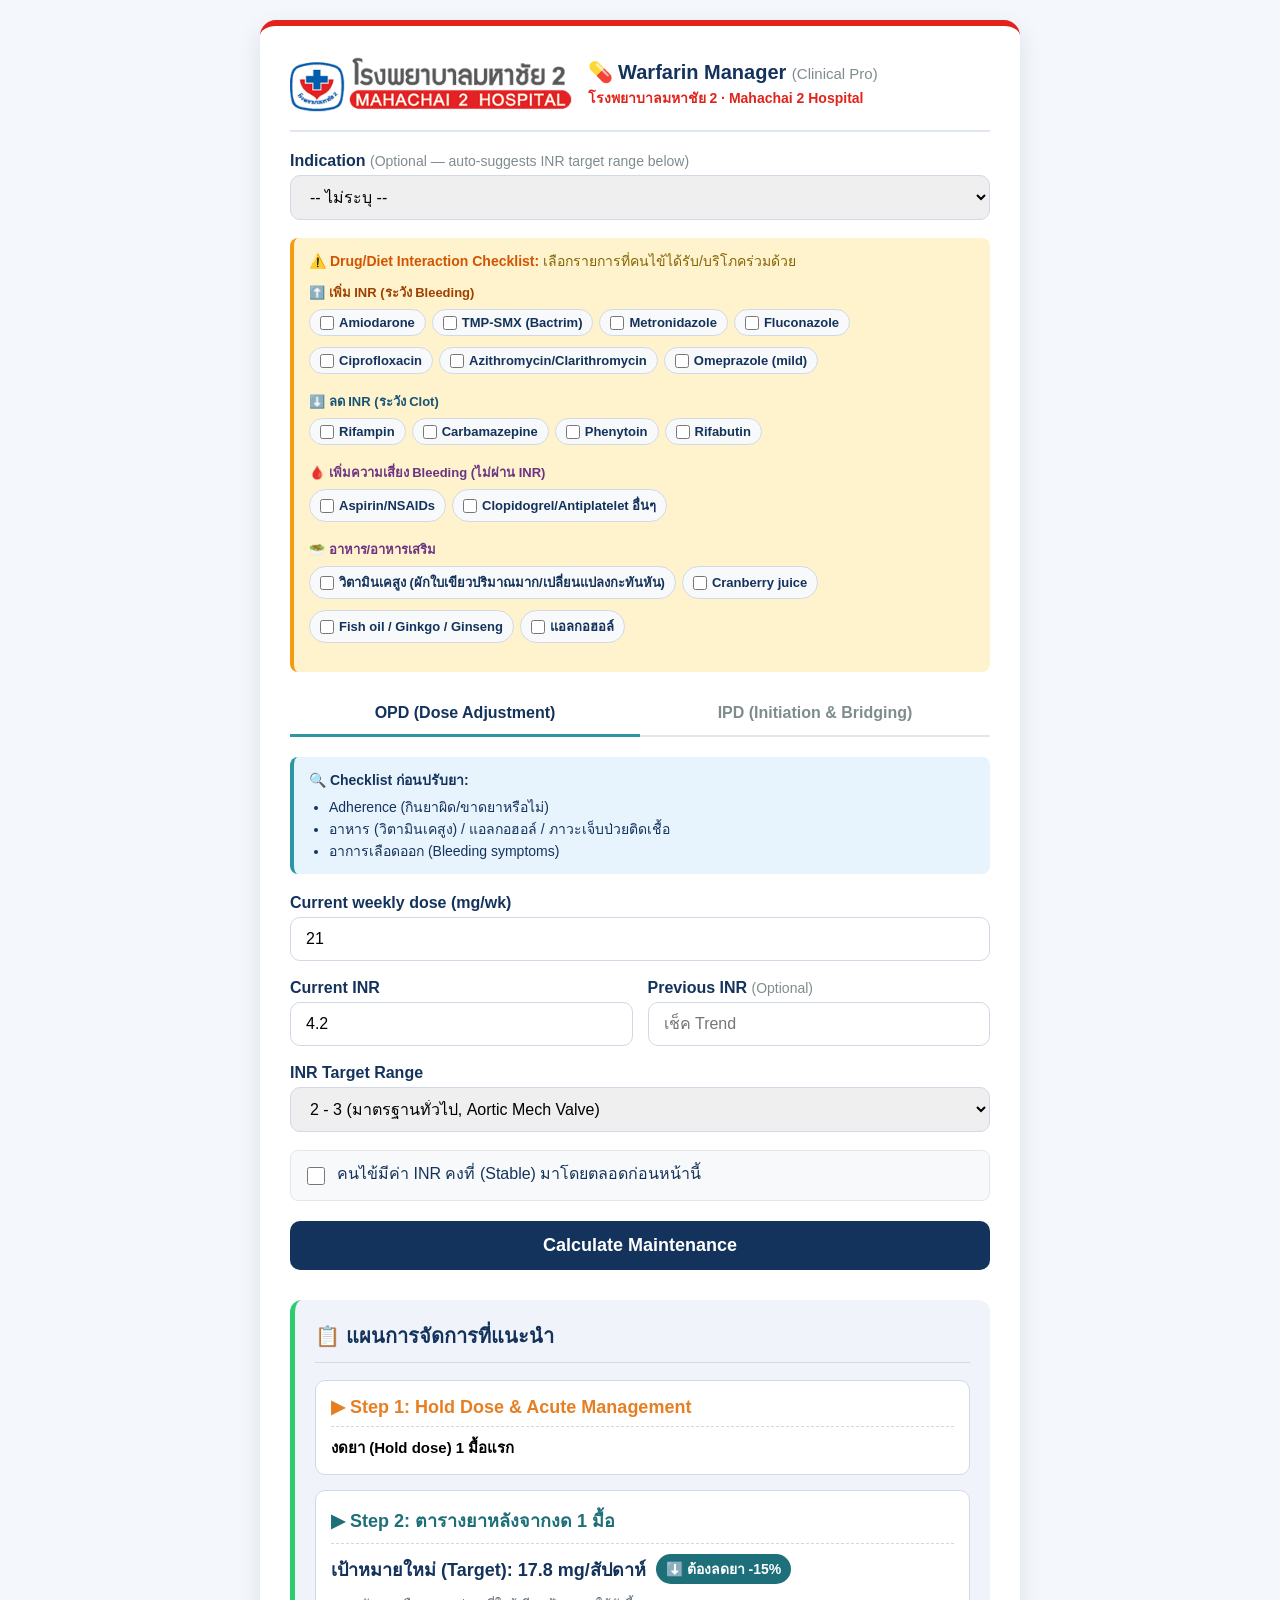
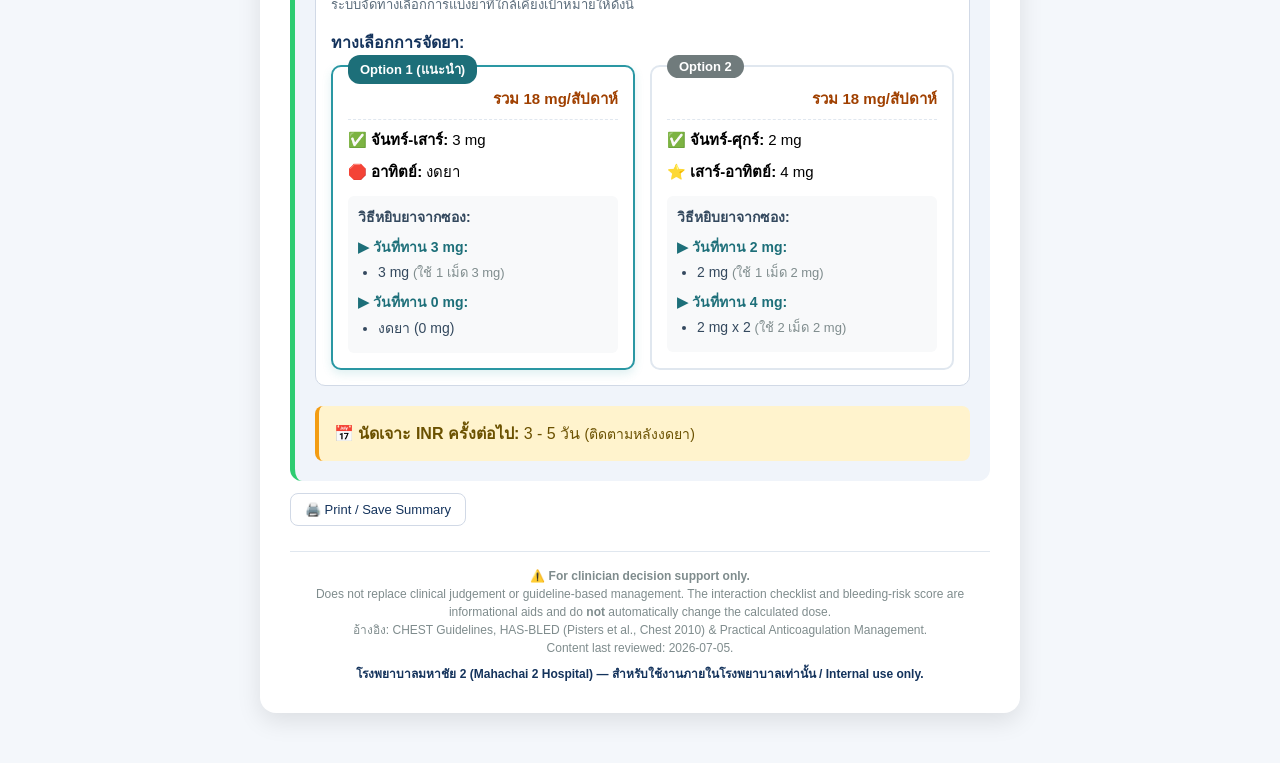
==== mahachai2/index.html @ e99772e8 "Add Mahachai 2 Hospital branded edition Reuses the same dosing logic (js/*.js) and base layout (css/" ====
<!DOCTYPE html>
<html lang="th">
<head>
    <meta charset="UTF-8">
    <meta name="viewport" content="width=device-width, initial-scale=1.0">
    <title>Warfarin Manager — โรงพยาบาลมหาชัย 2 (Mahachai 2 Hospital)</title>
    <link rel="stylesheet" href="../css/styles.css">
    <link rel="stylesheet" href="css/hospital.css">
    <link rel="icon" href="img/mh2-logo.png">
</head>
<body>
    <!--
        Hospital-branded edition (Mahachai 2 Hospital).
        Shares the same core JS logic (../js/*.js) and base layout (../css/styles.css)
        as the generic Warfarin Manager — only the branding shell (header/logo/colors/
        footer) below and mahachai2/css/hospital.css are specific to this edition.
        See ../README.md for version history of the shared core.
    -->
    <div class="container">
        <header class="hospital-header">
            <img src="img/mh2-logo.png" alt="Mahachai 2 Hospital logo" class="hospital-logo">
            <div class="hospital-heading">
                <h1>💊 Warfarin Manager <span class="hospital-heading-sub">(Clinical Pro)</span></h1>
                <div class="hospital-name">โรงพยาบาลมหาชัย 2 · Mahachai 2 Hospital</div>
            </div>
        </header>

        <!-- Indication (shared across tabs) -->
        <div class="form-group">
            <label for="indicationSelect">Indication <span class="optional-label">(Optional — auto-suggests INR target range below)</span></label>
            <select id="indicationSelect">
                <option value="">-- ไม่ระบุ --</option>
                <option value="af">Atrial Fibrillation (non-valvular)</option>
                <option value="vte">VTE (DVT/PE)</option>
                <option value="valve_aortic">Mechanical Valve - Aortic</option>
                <option value="valve_mitral">Mechanical Valve - Mitral</option>
                <option value="aps">Antiphospholipid Syndrome (APS)</option>
            </select>
            <div id="indicationNote" class="calc-note" style="margin-top:6px;"></div>
        </div>

        <!-- Drug & Diet Interaction Checklist -->
        <div class="drug-alert">
            <strong>⚠️ Drug/Diet Interaction Checklist:</strong> เลือกรายการที่คนไข้ได้รับ/บริโภคร่วมด้วย
            <div id="interactionChecklist" style="margin-top:10px;"></div>
            <div id="interactionAdvisory" class="interaction-advisory"></div>
        </div>

        <!-- Tab Navigation -->
        <div class="tabs" role="tablist">
            <button class="tab-button active" role="tab" aria-selected="true" aria-controls="opdTab" tabindex="0" onclick="switchTab('opd')">OPD (Dose Adjustment)</button>
            <button class="tab-button" role="tab" aria-selected="false" aria-controls="ipdTab" tabindex="-1" onclick="switchTab('ipd')">IPD (Initiation &amp; Bridging)</button>
        </div>

        <!-- ========================================== -->
        <!-- TAB 1: OPD (Maintenance / Dose Adjustment) -->
        <!-- ========================================== -->
        <div id="opdTab" class="tab-content active" role="tabpanel">
            <div class="clinical-checklist">
                <strong>🔍 Checklist ก่อนปรับยา:</strong>
                <ul>
                    <li>Adherence (กินยาผิด/ขาดยาหรือไม่)</li>
                    <li>อาหาร (วิตามินเคสูง) / แอลกอฮอล์ / ภาวะเจ็บป่วยติดเชื้อ</li>
                    <li>อาการเลือดออก (Bleeding symptoms)</li>
                </ul>
            </div>

            <div class="form-group">
                <label for="currentDose">Current weekly dose (mg/wk)</label>
                <input type="number" id="currentDose" min="1" max="105" step="0.1" value="21" aria-describedby="currentDoseError">
                <span id="currentDoseError" class="field-error" role="alert"></span>
            </div>

            <div style="display: flex; gap: 15px;">
                <div class="form-group" style="flex: 1;">
                    <label for="currentINR">Current INR</label>
                    <input type="number" id="currentINR" min="0.5" max="20" step="0.1" value="4.2" aria-describedby="currentINRError">
                    <span id="currentINRError" class="field-error" role="alert"></span>
                </div>
                <div class="form-group" style="flex: 1;">
                    <label for="prevInrOpd">Previous INR <span class="optional-label">(Optional)</span></label>
                    <input type="number" id="prevInrOpd" min="0.5" max="20" step="0.1" placeholder="เช็ค Trend">
                </div>
            </div>

            <div class="form-group">
                <label for="targetRange">INR Target Range</label>
                <select id="targetRange">
                    <option value="2-3" selected>2 - 3 (มาตรฐานทั่วไป, Aortic Mech Valve)</option>
                    <option value="2.5-3.5">2.5 - 3.5 (Mitral Mech Valve, APS บางกรณี)</option>
                </select>
            </div>

            <div class="form-group checkbox-group">
                <input type="checkbox" id="wasStable">
                <label for="wasStable">คนไข้มีค่า INR คงที่ (Stable) มาโดยตลอดก่อนหน้านี้</label>
            </div>

            <button class="primary-btn" onclick="calculateOPD()">Calculate Maintenance</button>

            <div id="opdOutput" class="output" style="display: none;" aria-live="polite">
                <h2>📋 แผนการจัดการที่แนะนำ</h2>
                <div id="emergencyAlert" class="emergency-alert" style="display: none;"></div>
                <div id="trendAlert" class="trend-alert" style="display: none;"></div>
                <div id="stableAlert" class="stable-alert" style="display: none;"></div>

                <div id="holdStep" class="step-box" style="display: none;">
                    <div class="step-header">▶ Step 1: Hold Dose &amp; Acute Management</div>
                    <div id="holdInstructions" style="font-size: 15px; line-height: 1.5;"></div>
                </div>

                <div id="maintenanceStep" class="step-box">
                    <div id="maintenanceHeader" class="step-header maintenance">▶ Step 2: New Maintenance Regimen</div>
                    <div class="target-dose" id="weeklyDoseDisplay"></div>
                    <div class="calc-note" id="calcNoteDisplay"></div>

                    <div style="margin:15px 0 10px 0; font-weight:600; color:var(--brand-ink);" id="optionsTitle">ทางเลือกการจัดยา:</div>
                    <div id="regimenDisplay" class="options-grid"></div>
                </div>
                <div id="followupBox" class="followup-box"></div>
            </div>
        </div>

        <!-- ========================================== -->
        <!-- TAB 2: IPD (Warfarin Initiation & Bridging)-->
        <!-- ========================================== -->
        <div id="ipdTab" class="tab-content" role="tabpanel">
            <div class="clinical-checklist" style="background: #fdf2e9; border-left-color: #e67e22;">
                <strong>⚠️ Note on Early Hypercoagulability:</strong>
                <ul>
                    <li>Warfarin ในช่วงแรกจะลด Protein C/S ก่อน Factor II, IX, X</li>
                    <li><strong>อาจทำให้ลิ่มเลือดอุดตันเพิ่มขึ้นในระยะสั้น</strong> ต้องทำ LMWH Bridging ใน High-risk thrombosis</li>
                </ul>
            </div>

            <div class="collapsible">
                <button type="button" class="collapsible-toggle" aria-expanded="false" aria-controls="hasBledBody" onclick="toggleCollapsible(this)">
                    <span>📊 HAS-BLED Bleeding Risk Calculator</span>
                    <span class="collapsible-chevron">▾</span>
                </button>
                <div id="hasBledBody" class="collapsible-body">
                    <div id="hasBledChecklist"></div>
                    <div id="hasBledScoreDisplay" class="risk-score-display low">HAS-BLED score: 0</div>
                </div>
            </div>

            <div class="form-group checkbox-group">
                <input type="checkbox" id="ipdBridging">
                <label for="ipdBridging">
                    <strong>Need LMWH Bridging:</strong><br>
                    Acute VTE, Mechanical Valve, หรือ High-risk AF
                </label>
            </div>

            <div class="form-group">
                <label for="ipdTargetRange">INR Target Range (เป้าหมาย)</label>
                <select id="ipdTargetRange">
                    <option value="2-3" selected>2 - 3 (มาตรฐานทั่วไป, Aortic Mech Valve)</option>
                    <option value="2.5-3.5">2.5 - 3.5 (Mitral Mech Valve, APS)</option>
                </select>
            </div>

            <div class="form-group">
                <label for="ipdDay">Day of Therapy (วันที่รับยา Warfarin)</label>
                <select id="ipdDay">
                    <option value="1">Day 1 - 2 (เริ่มโหลด/ให้ยาเบื้องต้น)</option>
                    <option value="3">Day 3 (เริ่มประเมินผล)</option>
                    <option value="4">Day 4</option>
                    <option value="5">Day 5+</option>
                </select>
            </div>

            <div style="display: flex; gap: 15px;" id="ipdInrGroup">
                <div class="form-group" style="flex: 1;">
                    <label for="ipdINR">Today's INR</label>
                    <input type="number" id="ipdINR" min="0.5" max="20" step="0.1" value="1.2" aria-describedby="ipdINRError">
                    <span id="ipdINRError" class="field-error" role="alert"></span>
                </div>
                <div class="form-group" style="flex: 1;">
                    <label for="ipdPrevINR">Yesterday INR <span class="optional-label">(Optional)</span></label>
                    <input type="number" id="ipdPrevINR" min="0.5" max="20" step="0.1" placeholder="เช็ค Trend">
                </div>
            </div>

            <button class="primary-btn" onclick="calculateIPD()">Generate Protocol</button>

            <div id="ipdOutput" class="output" style="display: none;" aria-live="polite">
                <h2>🏥 IPD Initiation Protocol</h2>

                <div id="ipdTrendAlert" class="trend-alert" style="display:none;"></div>

                <div id="bridgingAlert" class="bridging-rule" style="display:none;">
                    <strong>💉 LMWH Bridging Golden Rule:</strong>
                    <ul>
                        <li><strong>Dose:</strong> Enoxaparin 1 mg/kg BID หรือ 1.5 mg/kg daily</li>
                        <li><strong>ห้ามหยุด LMWH</strong> จนกว่าจะเข้าเงื่อนไข <u>ทั้ง 2 ข้อ</u>:</li>
                        <li>1) ได้รับ LMWH <strong>ขั้นต่ำ 5 วัน</strong></li>
                        <li>2) ค่า INR ≥ Target <strong>อย่างน้อย 24 ชั่วโมง</strong></li>
                    </ul>
                </div>

                <div class="step-box">
                    <div class="step-header">▶ ขนาดยาที่แนะนำ (Today's Dose)</div>
                    <div id="ipdDoseText" class="dose-highlight"></div>
                    <div id="ipdDoseNote" style="font-size: 15px; color: #5a6b7a;"></div>
                </div>

                <div class="followup-box" style="margin-top: 15px; background: #eafaf1; border-color: #2ecc71; color: #27ae60;">
                    📅 <strong>Monitoring:</strong> INR should be checked daily during initiation until stable.
                </div>
            </div>
        </div>

        <button type="button" id="printBtn" class="print-btn">🖨️ Print / Save Summary</button>

        <div class="footer-note">
            ⚠️ <strong>For clinician decision support only.</strong><br>
            Does not replace clinical judgement or guideline-based management. The interaction checklist and bleeding-risk score are informational aids and do <strong>not</strong> automatically change the calculated dose.<br>
            อ้างอิง: CHEST Guidelines, HAS-BLED (Pisters et al., Chest 2010) &amp; Practical Anticoagulation Management.<br>
            Content last reviewed: 2026-07-05.
            <div class="hospital-footer-line">โรงพยาบาลมหาชัย 2 (Mahachai 2 Hospital) — สำหรับใช้งานภายในโรงพยาบาลเท่านั้น / Internal use only.</div>
        </div>
    </div>

    <!-- Load order matters: shared logic modules first, then DOM-wiring modules, then app.js -->
    <script src="../js/tabletOptimizer.js"></script>
    <script src="../js/bleedingRisk.js"></script>
    <script src="../js/interactions.js"></script>
    <script src="../js/opd.js"></script>
    <script src="../js/ipd.js"></script>
    <script src="../js/ui.js"></script>
    <script src="../js/app.js"></script>
</body>
</html>
---- css/styles.css ----
:root {
    /* Brand palette — override these custom properties in a hospital-specific
       stylesheet loaded after this file to re-skin the app without touching
       the shared layout/logic. Defaults match the original generic look. */
    --brand-ink: #2c3e50;
    --brand-ink-dark: #1a252f;
    --brand-accent: #3498db;
    --brand-accent-dark: #2980b9;
    --brand-accent-focus-ring: rgba(52,152,219,0.2);
    --brand-accent-shadow: rgba(52,152,219,0.15);
}

body {
    font-family: 'Segoe UI', Tahoma, Geneva, Verdana, sans-serif;
    background: #f4f7fb;
    margin: 0;
    padding: 20px;
    display: flex;
    justify-content: center;
    align-items: flex-start;
    min-height: 100vh;
}
.container {
    max-width: 700px;
    width: 100%;
    background: white;
    border-radius: 16px;
    box-shadow: 0 8px 25px rgba(0,0,0,0.1);
    padding: 30px;
    margin-bottom: 30px;
}
h1 { margin-top: 0; color: var(--brand-ink); font-size: 24px; text-align: center; margin-bottom: 20px;}

/* Interaction Alert */
.drug-alert {
    background: #fff3cd; border-left: 4px solid #f39c12; padding: 12px 15px;
    border-radius: 8px; margin-bottom: 20px; font-size: 14px; color: #856404;
}
.drug-alert strong { color: #d35400; }
.drug-alert ul { margin: 5px 0 0; padding-left: 20px; }
.drug-alert li { margin-bottom: 3px; }

/* Tabs Styling */
.tabs { display: flex; border-bottom: 2px solid #e0e7ef; margin-bottom: 20px; }
.tab-button {
    flex: 1; padding: 12px 15px; background: none; border: none;
    font-size: 16px; font-weight: bold; color: #7f8c8d; cursor: pointer;
    transition: all 0.3s; border-bottom: 3px solid transparent; margin-bottom: -2px;
}
.tab-button:hover { color: var(--brand-accent); }
.tab-button.active { color: var(--brand-ink); border-bottom-color: var(--brand-accent); }
.tab-content { display: none; }
.tab-content.active { display: block; animation: fadeIn 0.4s ease-in-out; }
@keyframes fadeIn { from { opacity: 0; transform: translateY(5px); } to { opacity: 1; transform: translateY(0); } }

/* General Forms */
.form-group { margin-bottom: 18px; }
label { display: block; font-weight: 600; color: var(--brand-ink); margin-bottom: 5px; }
input[type="number"], select {
    width: 100%; padding: 12px 15px; border: 1px solid #d1d9e6;
    border-radius: 10px; font-size: 16px; box-sizing: border-box; transition: border 0.2s;
}
input:focus, select:focus { border-color: var(--brand-accent); outline: none; box-shadow: 0 0 0 3px var(--brand-accent-focus-ring); }
.optional-label { color: #7f8c8d; font-size: 14px; font-weight: normal; }

.checkbox-group {
    display: flex; align-items: flex-start; background: #f8f9fa;
    padding: 12px; border-radius: 8px; border: 1px solid #e0e7ef; margin-bottom: 10px;
}
.checkbox-group input { margin-right: 12px; margin-top: 4px; width: 18px; height: 18px; flex-shrink: 0;}
.checkbox-group label { margin-bottom: 0; font-weight: normal; cursor: pointer; line-height: 1.4; }

button.primary-btn {
    background: var(--brand-ink); color: white; border: none; padding: 14px 20px;
    font-size: 18px; font-weight: 600; border-radius: 10px; width: 100%;
    cursor: pointer; transition: background 0.2s; margin-top: 10px;
}
button.primary-btn:hover { background: var(--brand-ink-dark); }

/* Alerts & Outputs */
.output { margin-top: 30px; background: #f0f4fa; border-radius: 12px; padding: 20px; border-left: 5px solid #2ecc71; }
.output h2 { margin-top: 0; color: var(--brand-ink); font-size: 20px; border-bottom: 1px solid #d1d9e6; padding-bottom: 10px;}

.clinical-checklist { background: #e8f4fd; border-left: 4px solid var(--brand-accent); padding: 12px 15px; border-radius: 8px; margin-bottom: 20px; font-size: 14px; color: var(--brand-ink); }
.clinical-checklist ul { margin: 5px 0 0; padding-left: 20px; }

.step-box { background: white; border: 1px solid #d1d9e6; padding: 15px; border-radius: 10px; margin-bottom: 15px; }
.step-header { font-size: 18px; font-weight: bold; color: #e67e22; margin-bottom: 10px; border-bottom: 1px dashed #d1d9e6; padding-bottom: 8px;}
.step-header.maintenance { color: var(--brand-accent-dark); }

.target-dose { font-size: 18px; font-weight: bold; color: var(--brand-ink); display: flex; align-items: center; gap: 10px; flex-wrap: wrap; margin-bottom: 10px;}
.calc-note { font-size: 13px; color: #5a6b7a; }

.badge { padding: 4px 10px; border-radius: 20px; font-size: 14px; font-weight: bold; color: white; }
.badge.increase { background-color: #c0392b; }
.badge.decrease { background-color: var(--brand-accent-dark); }
.badge.neutral { background-color: #707b7c; }

.emergency-alert { background: #fff0f0; border: 2px solid #e74c3c; padding: 15px; border-radius: 8px; margin-bottom: 20px; color: #c0392b; animation: pulse 2s infinite; }
.emergency-alert h3 { margin: 0 0 10px 0; color: #c0392b; display: flex; align-items: center; gap: 8px;}
.emergency-alert ul { margin: 0; padding-left: 20px; font-size: 15px;}
@keyframes pulse { 0% { box-shadow: 0 0 0 0 rgba(231, 76, 60, 0.4); } 70% { box-shadow: 0 0 0 10px rgba(231, 76, 60, 0); } 100% { box-shadow: 0 0 0 0 rgba(231, 76, 60, 0); } }

.stable-alert { background: #eafaf1; border-left: 4px solid #2ecc71; padding: 15px; border-radius: 8px; margin-bottom: 20px; color: #1e8449; font-size: 15px; }
.trend-alert { background: #fdf2e9; border-left: 4px solid #e67e22; padding: 15px; border-radius: 8px; margin-bottom: 20px; color: #a04000; font-size: 14px; line-height: 1.5;}
.followup-box { background: #fff3cd; border-left: 4px solid #f39c12; padding: 15px; border-radius: 8px; margin-top: 20px; font-size: 16px; color: #6b5100; font-weight: 500; }

/* IPD Specific */
.bridging-rule { background: #fdf2e9; border-left: 4px solid #e67e22; padding: 15px; border-radius: 8px; margin-bottom: 15px; color: #a04000; font-weight: 500;}
.bridging-rule ul { margin: 5px 0 0; padding-left: 20px; font-weight: normal; font-size: 14px;}
.dose-highlight { font-size: 24px; font-weight: bold; color: var(--brand-accent-dark); margin: 10px 0; display: flex; align-items: center; gap: 10px;}

/* OPD Options Grid */
.options-grid { display: grid; grid-template-columns: 1fr; gap: 15px; }
@media (min-width: 600px) { .options-grid { grid-template-columns: 1fr 1fr; } }

.option-card { background: white; border: 2px solid #e0e7ef; border-radius: 10px; padding: 20px 15px 15px; position: relative; }
.option-card.primary { border-color: var(--brand-accent); box-shadow: 0 4px 10px var(--brand-accent-shadow); }
.option-badge { position: absolute; top: -12px; left: 15px; background: var(--brand-accent-dark); color: white; padding: 4px 12px; border-radius: 12px; font-size: 13px; font-weight: bold; }
.option-card:not(.primary) .option-badge { background: #707b7c; }
.option-total { text-align: right; color: #a04000; font-weight: bold; font-size: 15px; margin-bottom: 8px; padding-bottom: 8px; border-bottom: 1px dashed #e0e7ef; }

.regimen-detail p { margin: 8px 0; font-size: 15px; }
.tablet-hint { font-size: 14px; color: #34495e; margin-top: 12px; padding-top: 12px; background: #f8f9fa; border-radius: 6px; padding: 10px; }
.tablet-hint ul { margin: 5px 0 0 0; padding-left: 20px; }
.tablet-hint li { margin-bottom: 4px; }
.day-header { list-style-type: none; font-weight: bold; color: var(--brand-accent-dark); margin-left: -20px; margin-top: 8px; }

.footer-note { margin-top: 25px; font-size: 12px; color: #7f8c8d; text-align: center; line-height: 1.5; border-top: 1px solid #e0e7ef; padding-top: 15px;}

.print-btn {
    background: none; border: 1px solid #d1d9e6; color: var(--brand-ink); padding: 8px 14px;
    border-radius: 8px; font-size: 13px; cursor: pointer; margin-top: 12px;
}
.print-btn:hover { background: #f0f4fa; }

/* Field validation */
.field-error {
    color: #c0392b; font-size: 13px; margin-top: 6px; display: none;
}
.field-error.visible { display: block; }
input.invalid, select.invalid { border-color: #c0392b; box-shadow: 0 0 0 3px rgba(192,57,43,0.15); }

/* Collapsible section (bleeding risk calculator) */
.collapsible { border: 1px solid #e0e7ef; border-radius: 10px; margin-bottom: 15px; overflow: hidden; }
.collapsible-toggle {
    width: 100%; text-align: left; background: #f8f9fa; border: none; padding: 12px 15px;
    font-weight: 600; color: var(--brand-ink); cursor: pointer; display: flex; justify-content: space-between; align-items: center;
    font-size: 15px;
}
.collapsible-toggle:hover { background: #eef2f7; }
.collapsible-body { padding: 12px 15px; display: none; }
.collapsible-body.open { display: block; }
.collapsible-chevron { transition: transform 0.2s; }
.collapsible-toggle[aria-expanded="true"] .collapsible-chevron { transform: rotate(180deg); }

.risk-score-display { font-weight: bold; margin-top: 10px; padding: 10px; border-radius: 8px; background: #f0f4fa; }
.risk-score-display.high { background: #fff0f0; color: #c0392b; }
.risk-score-display.low { background: #eafaf1; color: #1e8449; }

/* Interaction checklist categories */
.interaction-category { margin-bottom: 12px; }
.interaction-category-title { font-weight: 600; font-size: 13px; margin-bottom: 6px; }
.interaction-category-title.up { color: #a04000; }
.interaction-category-title.down { color: #1a5276; }
.interaction-category-title.other { color: #6c3483; }
.interaction-chip-row { display: flex; flex-wrap: wrap; gap: 6px; }
.interaction-chip {
    display: inline-flex; align-items: center; gap: 5px; background: #f8f9fa; border: 1px solid #d1d9e6;
    border-radius: 20px; padding: 5px 10px; font-size: 13px; cursor: pointer; user-select: none;
}
.interaction-chip input { margin: 0; width: 14px; height: 14px; }
.interaction-chip.checked { background: #eaf2fb; border-color: var(--brand-accent); }
.interaction-advisory { display: none; margin-top: 12px; }
.interaction-advisory.visible { display: block; }

@media print {
    body { background: white; padding: 0; }
    .container { box-shadow: none; padding: 0; max-width: 100%; }
    .tabs, button.primary-btn, .collapsible-toggle, .interaction-chip input, .print-btn { display: none !important; }
    .collapsible-body { display: block !important; }
    .form-group input, .form-group select { border: none; padding: 2px 0; background: none; }
    .option-card { break-inside: avoid; }
    .step-box { break-inside: avoid; }
}
---- mahachai2/css/hospital.css ----
/* Mahachai 2 Hospital edition — brand overrides layered on top of ../../css/styles.css.
   Core layout/logic is untouched; this file only repaints brand colors and
   adds the header/logo block. Colors sampled from the hospital's official logo. */
:root {
    --brand-ink: #14335c;
    --brand-ink-dark: #0c2140;
    --brand-accent: #2a97a3;
    --brand-accent-dark: #1d6f79;
    --brand-accent-focus-ring: rgba(42,151,163,0.2);
    --brand-accent-shadow: rgba(42,151,163,0.15);
    --brand-red: #e2231a;
}

.container { border-top: 6px solid var(--brand-red); }

.hospital-header {
    display: flex;
    align-items: center;
    gap: 16px;
    margin-bottom: 20px;
    padding-bottom: 18px;
    border-bottom: 2px solid #e0e7ef;
}
.hospital-logo { height: 56px; width: auto; flex-shrink: 0; }
.hospital-heading { text-align: left; flex: 1; }
.hospital-heading h1 {
    margin: 0; text-align: left; font-size: 20px; color: var(--brand-ink);
}
.hospital-heading .hospital-heading-sub {
    font-weight: normal; color: #7f8c8d; font-size: 15px;
}
.hospital-heading .hospital-name {
    margin-top: 3px; font-size: 14px; font-weight: 600; color: var(--brand-red);
}

.hospital-footer-line {
    margin-top: 8px; font-weight: 600; color: var(--brand-ink);
}

@media print {
    .hospital-header { border-bottom-color: #ccc; }
}

@media (max-width: 480px) {
    .hospital-header { gap: 12px; }
    .hospital-logo { height: 44px; }
    .hospital-heading h1 { font-size: 17px; }
}
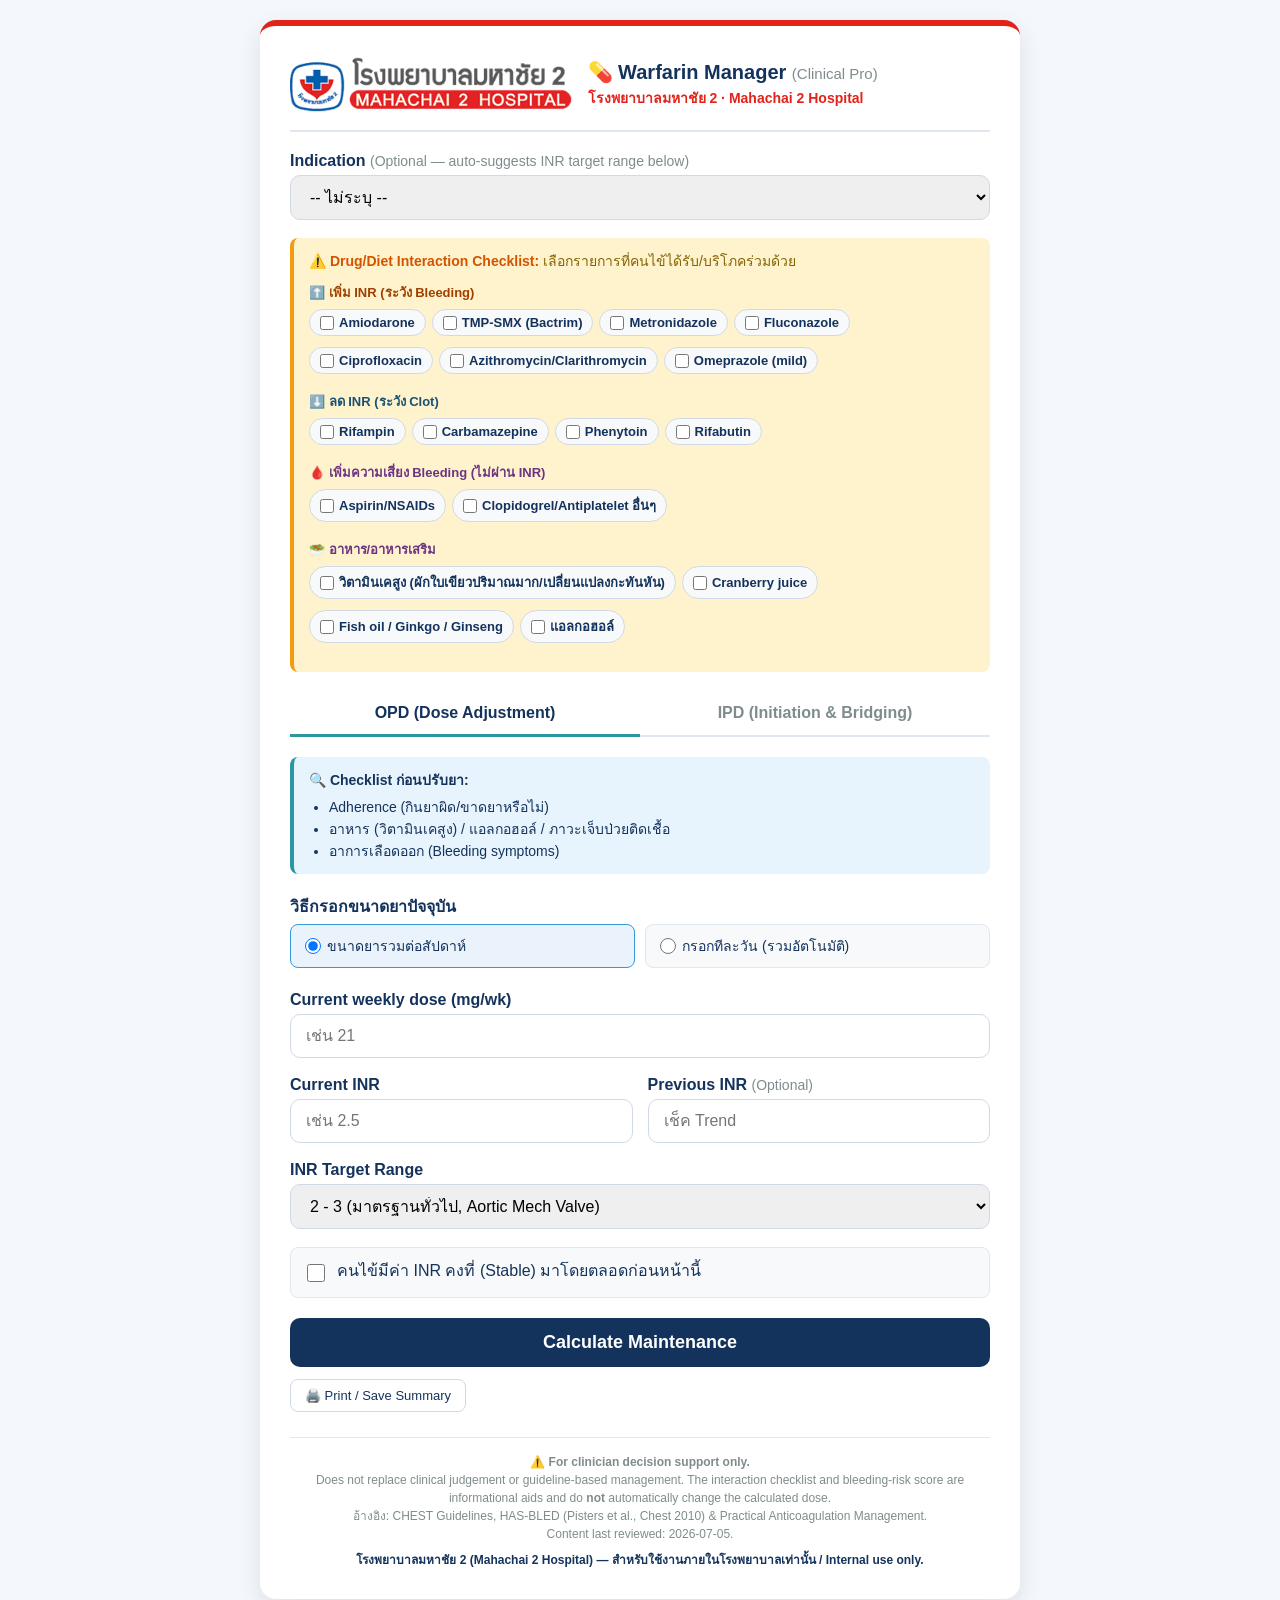
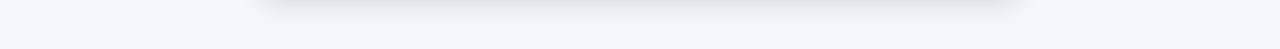
==== commit a76e105b: "Sync Mahachai 2 edition with day-by-day dose entry mode Ports the dose-input-mode toggle and daily d" ====
--- a/mahachai2/index.html
+++ b/mahachai2/index.html
@@ -66,15 +66,35 @@
             </div>
 
             <div class="form-group">
+                <label>วิธีกรอกขนาดยาปัจจุบัน</label>
+                <div class="dose-mode-toggle" role="radiogroup" aria-label="วิธีกรอกขนาดยาปัจจุบัน">
+                    <label class="dose-mode-option">
+                        <input type="radio" name="doseInputMode" value="total" id="doseModeTotal" checked>
+                        ขนาดยารวมต่อสัปดาห์
+                    </label>
+                    <label class="dose-mode-option">
+                        <input type="radio" name="doseInputMode" value="byday" id="doseModeByDay">
+                        กรอกทีละวัน (รวมอัตโนมัติ)
+                    </label>
+                </div>
+            </div>
+
+            <div class="form-group" id="totalDoseGroup">
                 <label for="currentDose">Current weekly dose (mg/wk)</label>
-                <input type="number" id="currentDose" min="1" max="105" step="0.1" value="21" aria-describedby="currentDoseError">
+                <input type="number" id="currentDose" min="1" max="105" step="0.1" placeholder="เช่น 21" aria-describedby="currentDoseError">
                 <span id="currentDoseError" class="field-error" role="alert"></span>
             </div>
 
+            <div class="form-group" id="dailyDoseGroup" style="display: none;">
+                <div id="dailyDoseTable"></div>
+                <div class="daily-dose-total">รวมต่อสัปดาห์: <strong id="dailyDoseTotalDisplay">0</strong> mg/สัปดาห์</div>
+                <span id="dailyDoseError" class="field-error" role="alert"></span>
+            </div>
+
             <div style="display: flex; gap: 15px;">
                 <div class="form-group" style="flex: 1;">
                     <label for="currentINR">Current INR</label>
-                    <input type="number" id="currentINR" min="0.5" max="20" step="0.1" value="4.2" aria-describedby="currentINRError">
+                    <input type="number" id="currentINR" min="0.5" max="20" step="0.1" placeholder="เช่น 2.5" aria-describedby="currentINRError">
                     <span id="currentINRError" class="field-error" role="alert"></span>
                 </div>
                 <div class="form-group" style="flex: 1;">
--- a/css/styles.css
+++ b/css/styles.css
@@ -134,6 +134,28 @@
 }
 .print-btn:hover { background: #f0f4fa; }
 
+/* Dose input mode toggle */
+.dose-mode-toggle { display: flex; gap: 10px; flex-wrap: wrap; }
+.dose-mode-option {
+    display: flex; align-items: center; gap: 6px; background: #f8f9fa; border: 1px solid #e0e7ef;
+    border-radius: 8px; padding: 10px 14px; font-weight: normal; cursor: pointer; font-size: 14px; flex: 1;
+}
+.dose-mode-option input { margin: 0; width: 16px; height: 16px; }
+.dose-mode-option:has(input:checked) { border-color: #3498db; background: #eaf2fb; }
+
+/* Daily dose entry table */
+.daily-dose-row {
+    display: grid; grid-template-columns: 90px 1fr 90px 90px; gap: 10px; align-items: center;
+    padding: 8px 0; border-bottom: 1px solid #f0f4fa;
+}
+.daily-dose-row:last-child { border-bottom: none; }
+.daily-dose-row .day-label { font-weight: 600; color: #2c3e50; font-size: 14px; }
+.daily-dose-row select, .daily-dose-row input {
+    padding: 8px 10px; border: 1px solid #d1d9e6; border-radius: 8px; font-size: 14px; box-sizing: border-box;
+}
+.daily-dose-row .daily-computed { font-size: 13px; color: #5a6b7a; text-align: right; }
+.daily-dose-total { margin-top: 12px; font-weight: bold; color: #2c3e50; text-align: right; font-size: 15px; }
+
 /* Field validation */
 .field-error {
     color: #c0392b; font-size: 13px; margin-top: 6px; display: none;
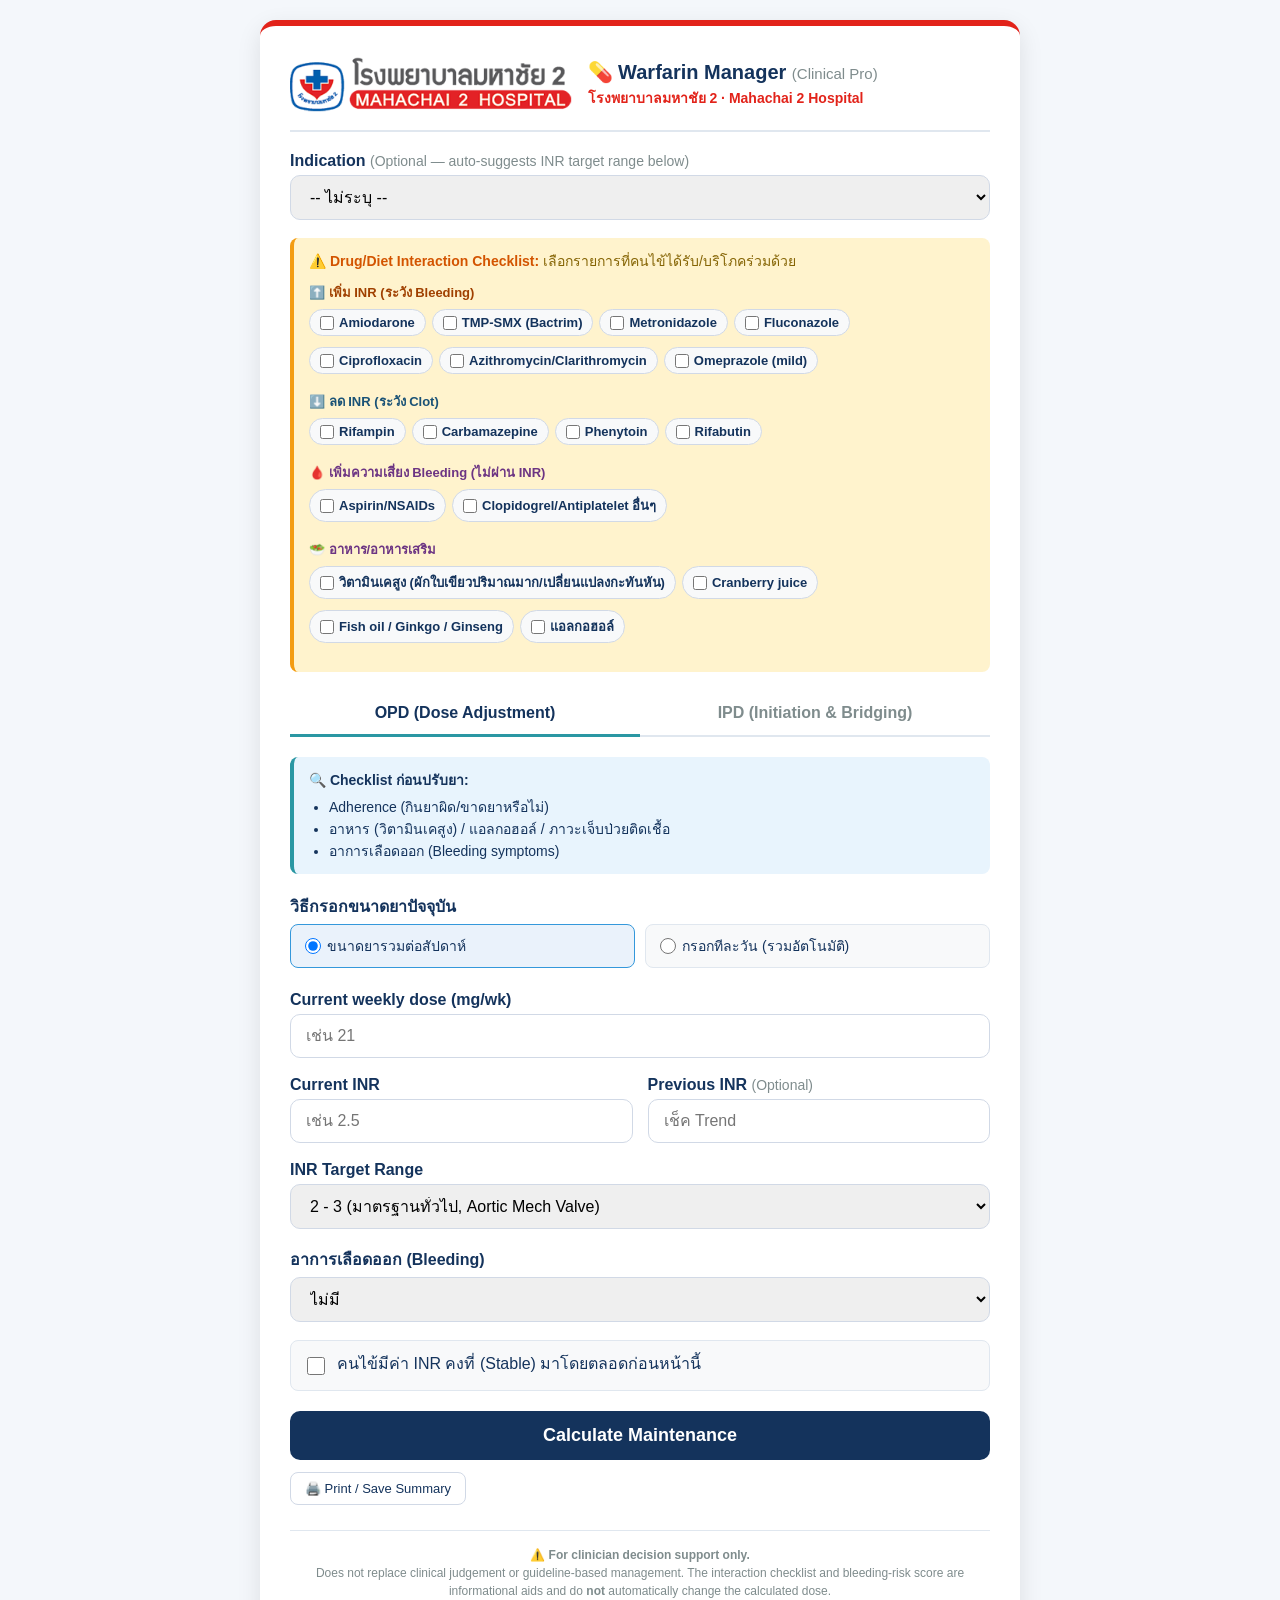
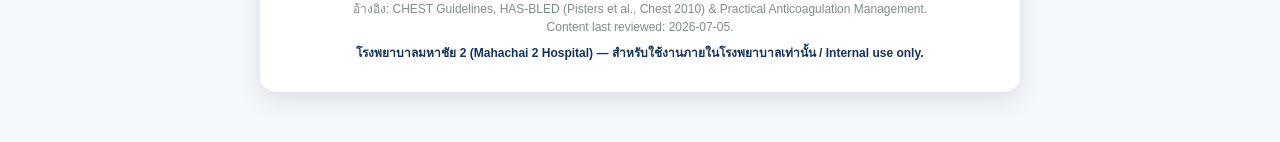
==== commit 3b8aec10: "Dosing-logic review (v2.1): safer plan search, trend, CHEST rules, new alerts OPD dose math - Trend " ====
--- a/mahachai2/index.html
+++ b/mahachai2/index.html
@@ -111,6 +111,15 @@
                 </select>
             </div>
 
+            <div class="form-group">
+                <label for="bleedingStatus">อาการเลือดออก (Bleeding)</label>
+                <select id="bleedingStatus">
+                    <option value="none" selected>ไม่มี</option>
+                    <option value="minor">มีเลือดออกเล็กน้อย (Minor: จ้ำเลือด, เลือดออกตามไรฟัน, เลือดกำเดาหยุดเองได้)</option>
+                    <option value="major">มีเลือดออกรุนแรง (Major: GI bleed, ICH, Hb ลด ≥ 2 g/dL, ต้องให้เลือด)</option>
+                </select>
+            </div>
+
             <div class="form-group checkbox-group">
                 <input type="checkbox" id="wasStable">
                 <label for="wasStable">คนไข้มีค่า INR คงที่ (Stable) มาโดยตลอดก่อนหน้านี้</label>
@@ -122,6 +131,8 @@
                 <h2>📋 แผนการจัดการที่แนะนำ</h2>
                 <div id="emergencyAlert" class="emergency-alert" style="display: none;"></div>
                 <div id="trendAlert" class="trend-alert" style="display: none;"></div>
+                <div id="bleedAlert" class="trend-alert" style="display: none;"></div>
+                <div id="valveAlert" class="trend-alert" style="display: none;"></div>
                 <div id="stableAlert" class="stable-alert" style="display: none;"></div>
 
                 <div id="holdStep" class="step-box" style="display: none;">
@@ -164,6 +175,12 @@
                 </div>
             </div>
 
+            <div class="form-group">
+                <label>ปัจจัยที่ไวต่อ Warfarin <span class="optional-label">(ข้อใดข้อหนึ่ง → เริ่มยาขนาดต่ำ 2.5 mg)</span></label>
+                <div id="sensitivityChecklist"></div>
+                <div id="startDoseDisplay" class="risk-score-display low"></div>
+            </div>
+
             <div class="form-group checkbox-group">
                 <input type="checkbox" id="ipdBridging">
                 <label for="ipdBridging">
@@ -193,7 +210,7 @@
             <div style="display: flex; gap: 15px;" id="ipdInrGroup">
                 <div class="form-group" style="flex: 1;">
                     <label for="ipdINR">Today's INR</label>
-                    <input type="number" id="ipdINR" min="0.5" max="20" step="0.1" value="1.2" aria-describedby="ipdINRError">
+                    <input type="number" id="ipdINR" min="0.5" max="20" step="0.1" placeholder="เช่น 1.8" aria-describedby="ipdINRError">
                     <span id="ipdINRError" class="field-error" role="alert"></span>
                 </div>
                 <div class="form-group" style="flex: 1;">
@@ -213,6 +230,7 @@
                     <strong>💉 LMWH Bridging Golden Rule:</strong>
                     <ul>
                         <li><strong>Dose:</strong> Enoxaparin 1 mg/kg BID หรือ 1.5 mg/kg daily</li>
+                        <li><strong>CrCl &lt; 30 mL/min:</strong> ลดเป็น Enoxaparin 1 mg/kg วันละครั้ง (หรือพิจารณา UFH)</li>
                         <li><strong>ห้ามหยุด LMWH</strong> จนกว่าจะเข้าเงื่อนไข <u>ทั้ง 2 ข้อ</u>:</li>
                         <li>1) ได้รับ LMWH <strong>ขั้นต่ำ 5 วัน</strong></li>
                         <li>2) ค่า INR ≥ Target <strong>อย่างน้อย 24 ชั่วโมง</strong></li>
--- a/css/styles.css
+++ b/css/styles.css
@@ -205,3 +205,7 @@
     .option-card { break-inside: avoid; }
     .step-box { break-inside: avoid; }
 }
+
+/* Per-option % change and changed-day highlighting (adjust-current-regimen option) */
+.option-pct { font-size: 13px; font-weight: normal; color: #5a6b7a; }
+.regimen-detail p.day-changed { font-weight: 600; color: var(--brand-accent-dark); }
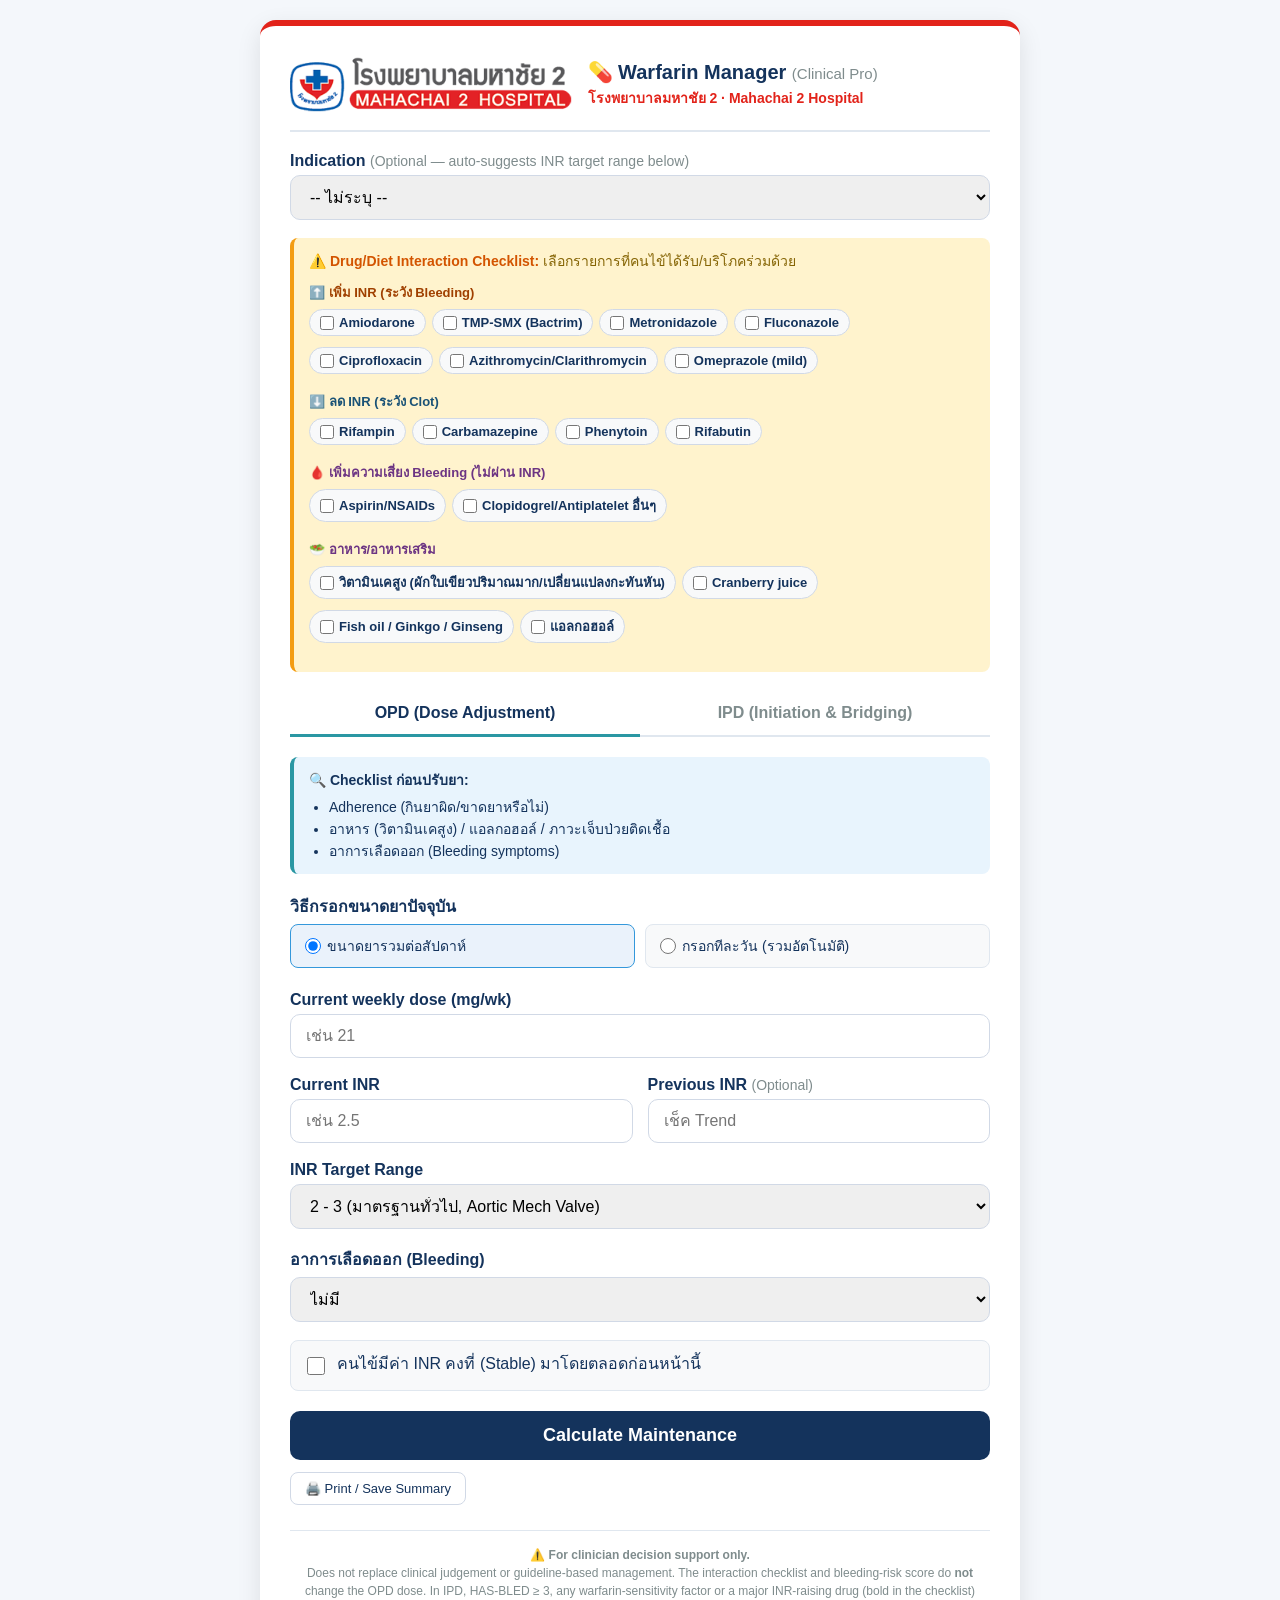
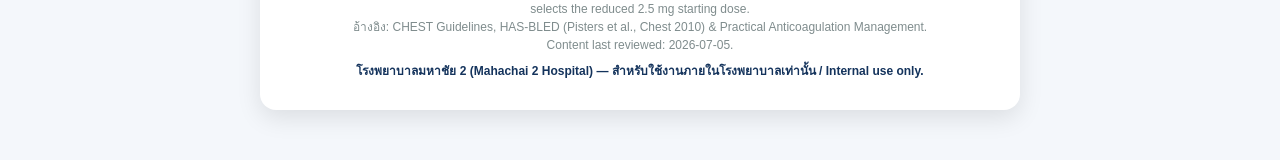
==== commit 185c9487: "Fix post-v2.1 review gaps: low-dose direction, major-only IPD trigger, stale text - OPD: at very low" ====
--- a/mahachai2/index.html
+++ b/mahachai2/index.html
@@ -176,7 +176,7 @@
             </div>
 
             <div class="form-group">
-                <label>ปัจจัยที่ไวต่อ Warfarin <span class="optional-label">(ข้อใดข้อหนึ่ง → เริ่มยาขนาดต่ำ 2.5 mg)</span></label>
+                <label>ปัจจัยที่ไวต่อ Warfarin <span class="optional-label">(ข้อใดข้อหนึ่ง → เริ่มยาขนาดต่ำ 2.5 mg; ยาที่ตีกันรุนแรง (ตัวหนา) ใน Interaction Checklist และ HAS-BLED ≥ 3 ก็นับด้วย)</span></label>
                 <div id="sensitivityChecklist"></div>
                 <div id="startDoseDisplay" class="risk-score-display low"></div>
             </div>
@@ -253,7 +253,7 @@
 
         <div class="footer-note">
             ⚠️ <strong>For clinician decision support only.</strong><br>
-            Does not replace clinical judgement or guideline-based management. The interaction checklist and bleeding-risk score are informational aids and do <strong>not</strong> automatically change the calculated dose.<br>
+            Does not replace clinical judgement or guideline-based management. The interaction checklist and bleeding-risk score do <strong>not</strong> change the OPD dose. In IPD, HAS-BLED ≥ 3, any warfarin-sensitivity factor or a major INR-raising drug (bold in the checklist) selects the reduced 2.5 mg starting dose.<br>
             อ้างอิง: CHEST Guidelines, HAS-BLED (Pisters et al., Chest 2010) &amp; Practical Anticoagulation Management.<br>
             Content last reviewed: 2026-07-05.
             <div class="hospital-footer-line">โรงพยาบาลมหาชัย 2 (Mahachai 2 Hospital) — สำหรับใช้งานภายในโรงพยาบาลเท่านั้น / Internal use only.</div>
--- a/css/styles.css
+++ b/css/styles.css
@@ -209,3 +209,6 @@
 /* Per-option % change and changed-day highlighting (adjust-current-regimen option) */
 .option-pct { font-size: 13px; font-weight: normal; color: #5a6b7a; }
 .regimen-detail p.day-changed { font-weight: 600; color: var(--brand-accent-dark); }
+
+/* Major interactions (also lower the IPD starting dose) */
+.interaction-chip.major span { font-weight: 700; }
